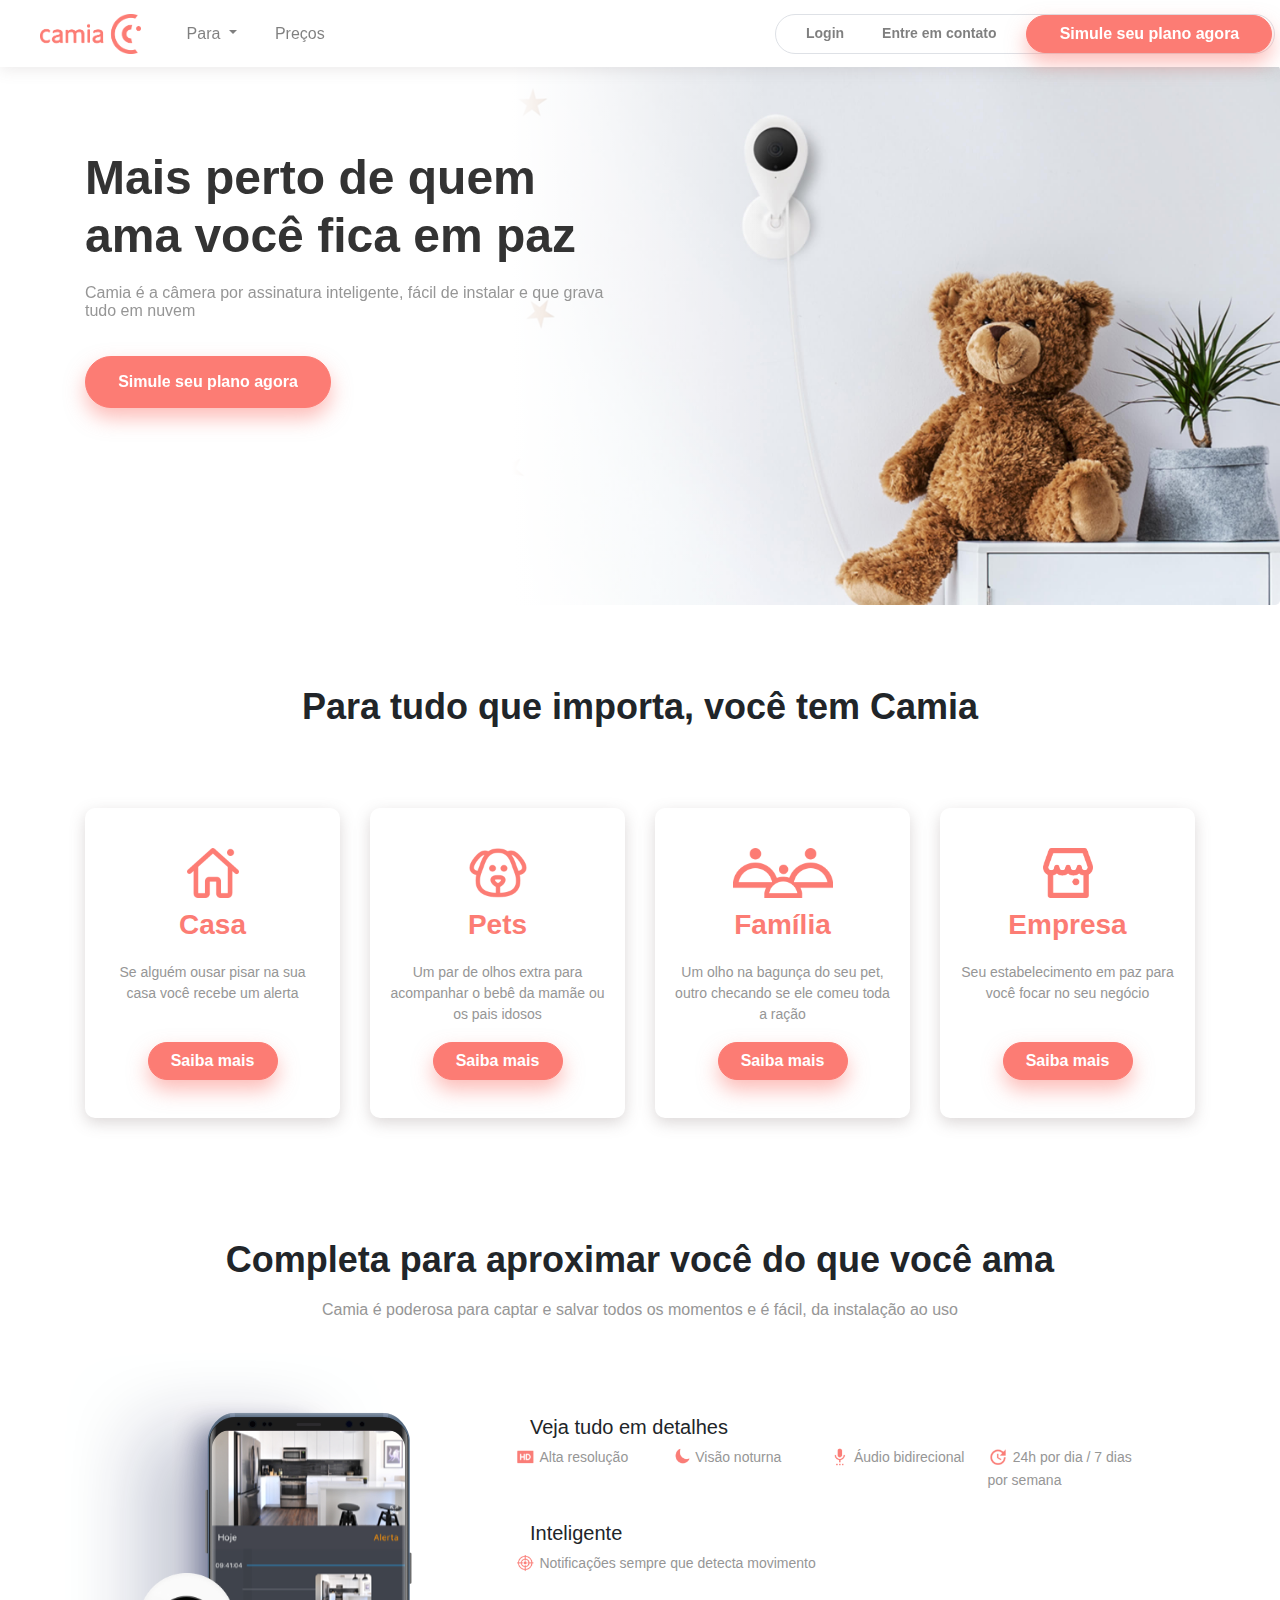
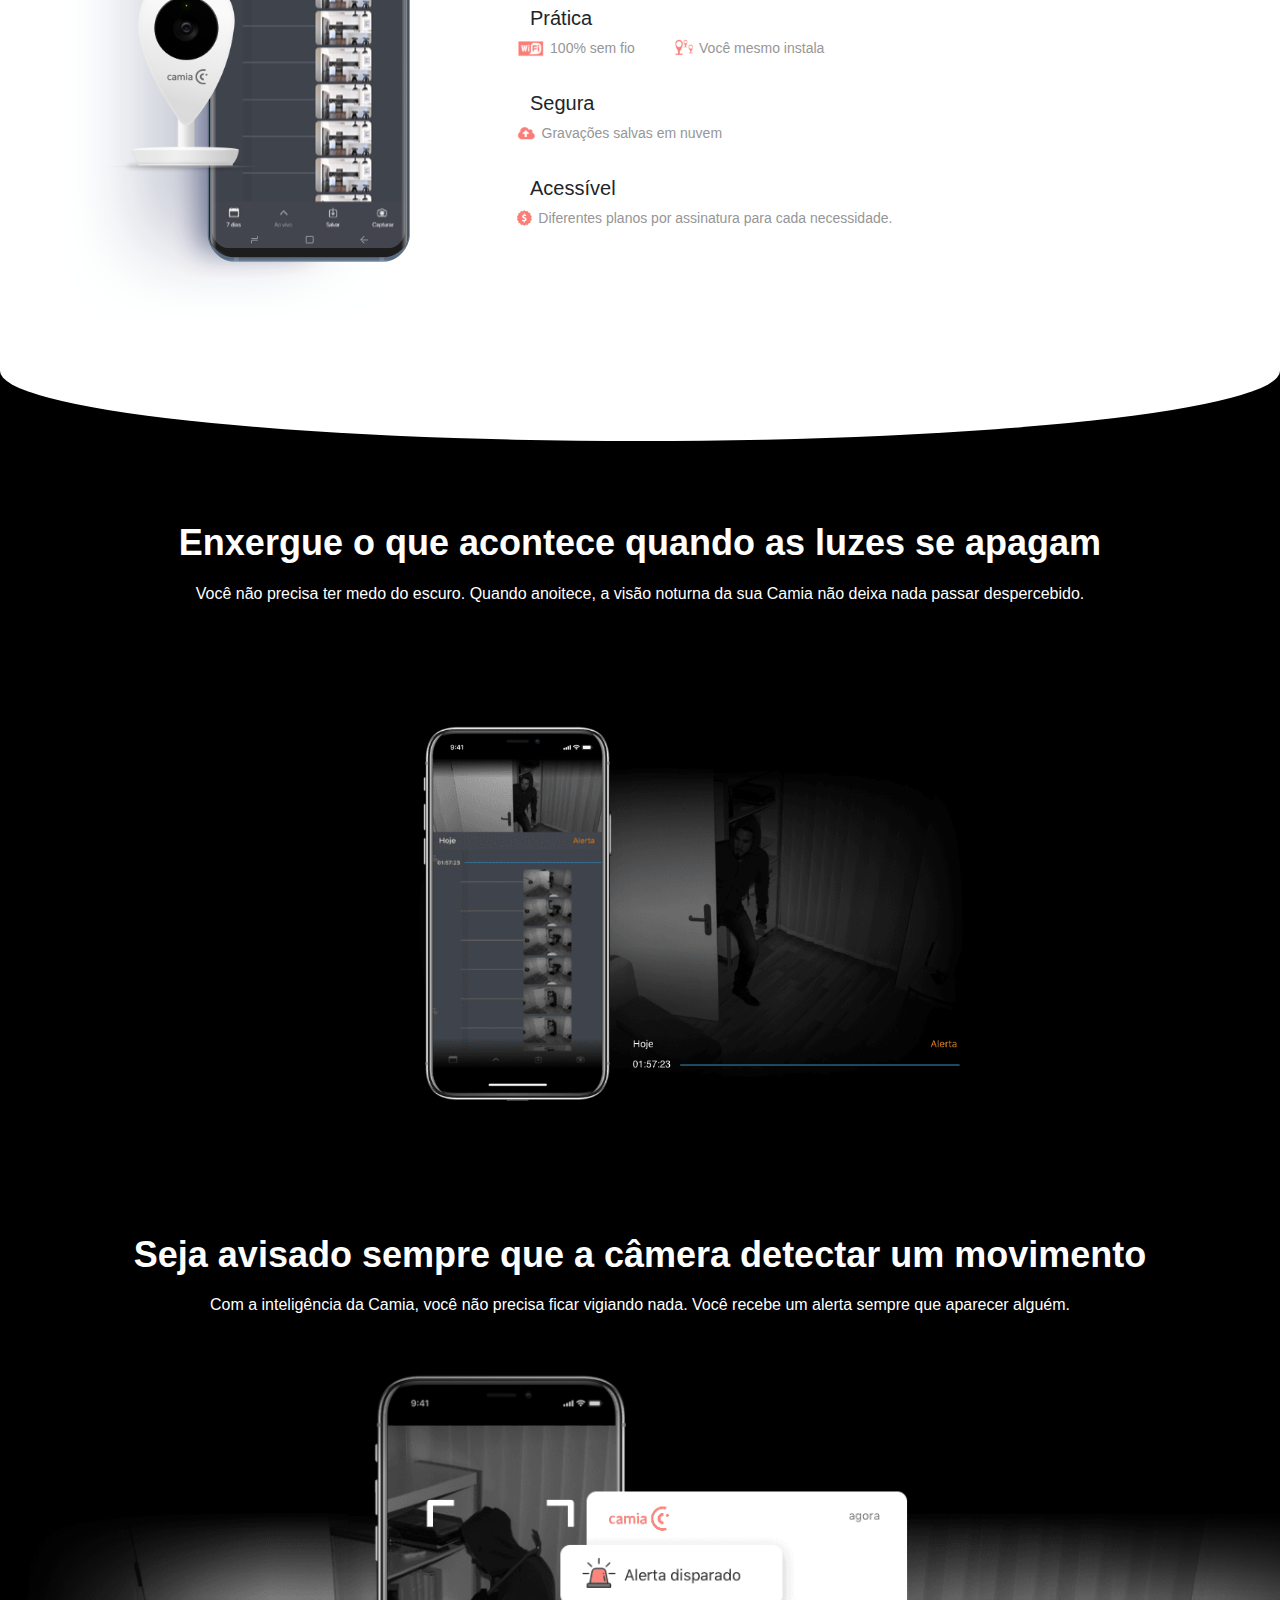
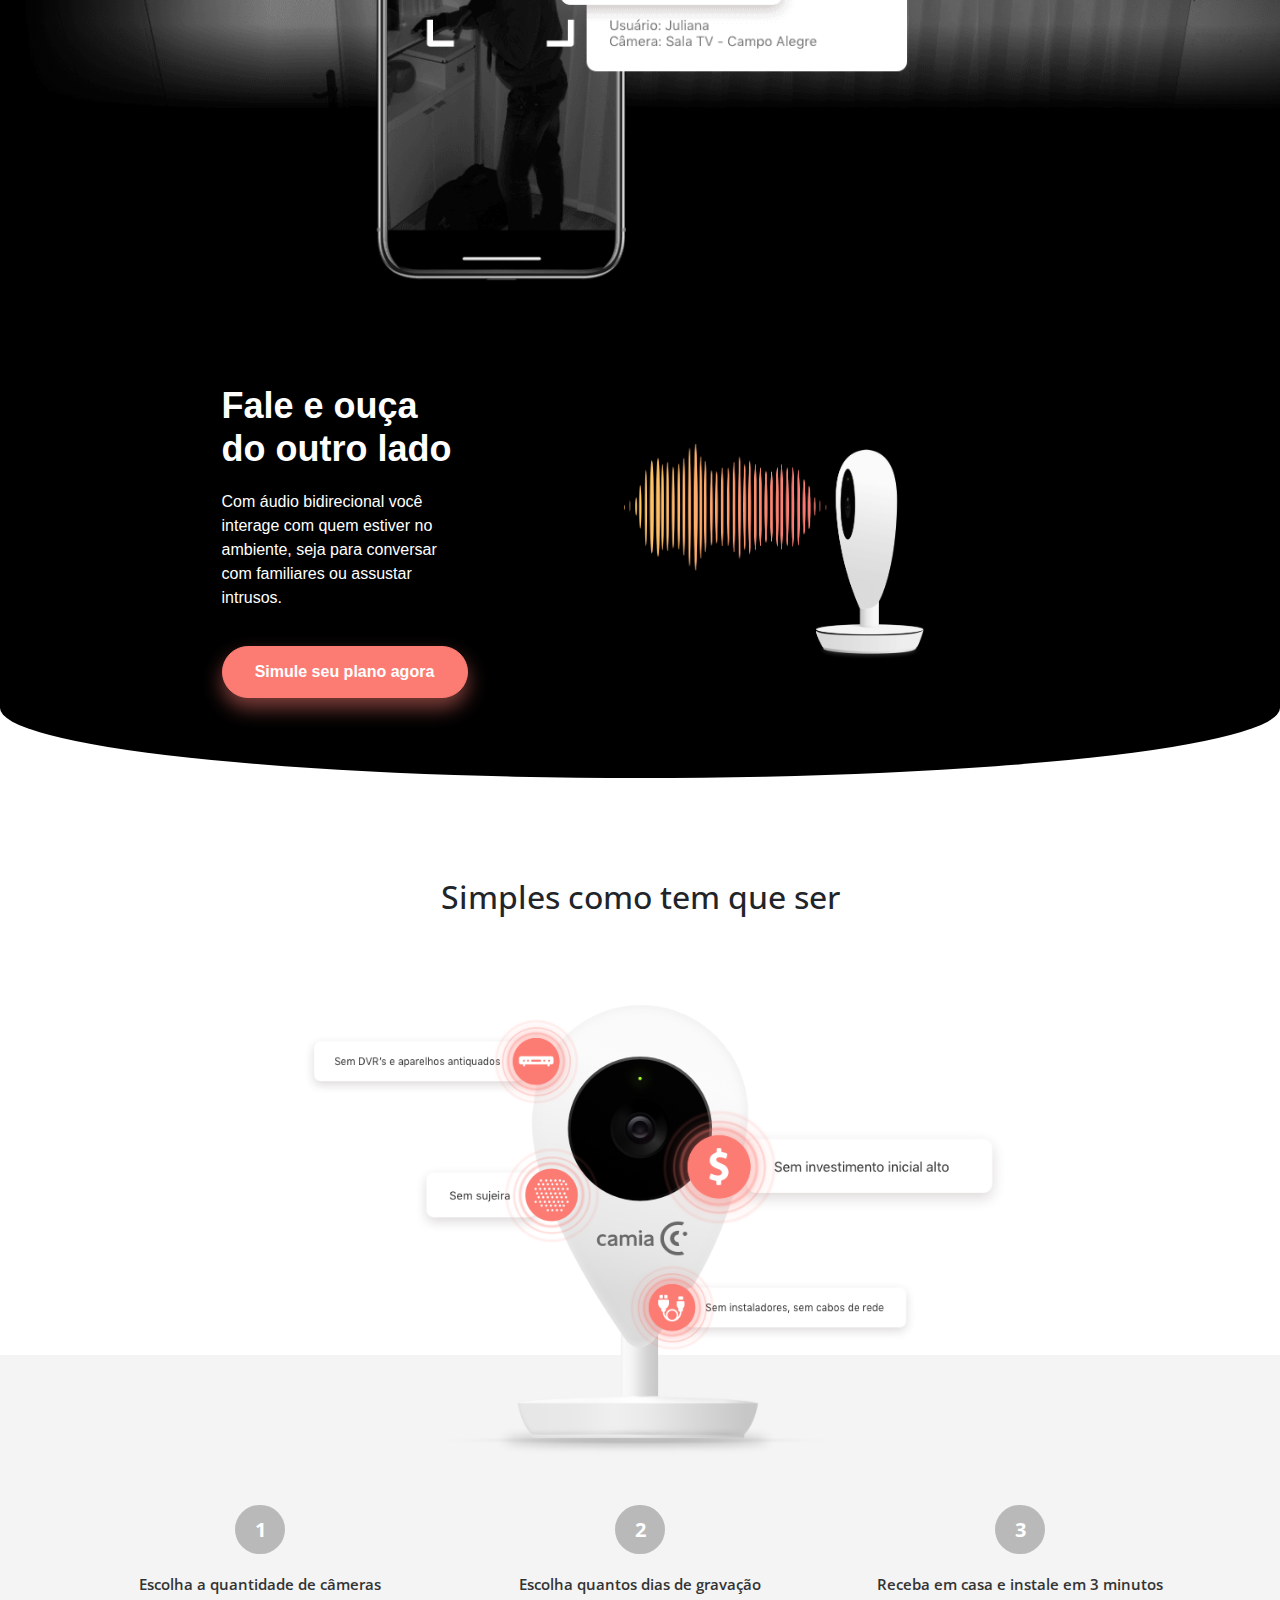
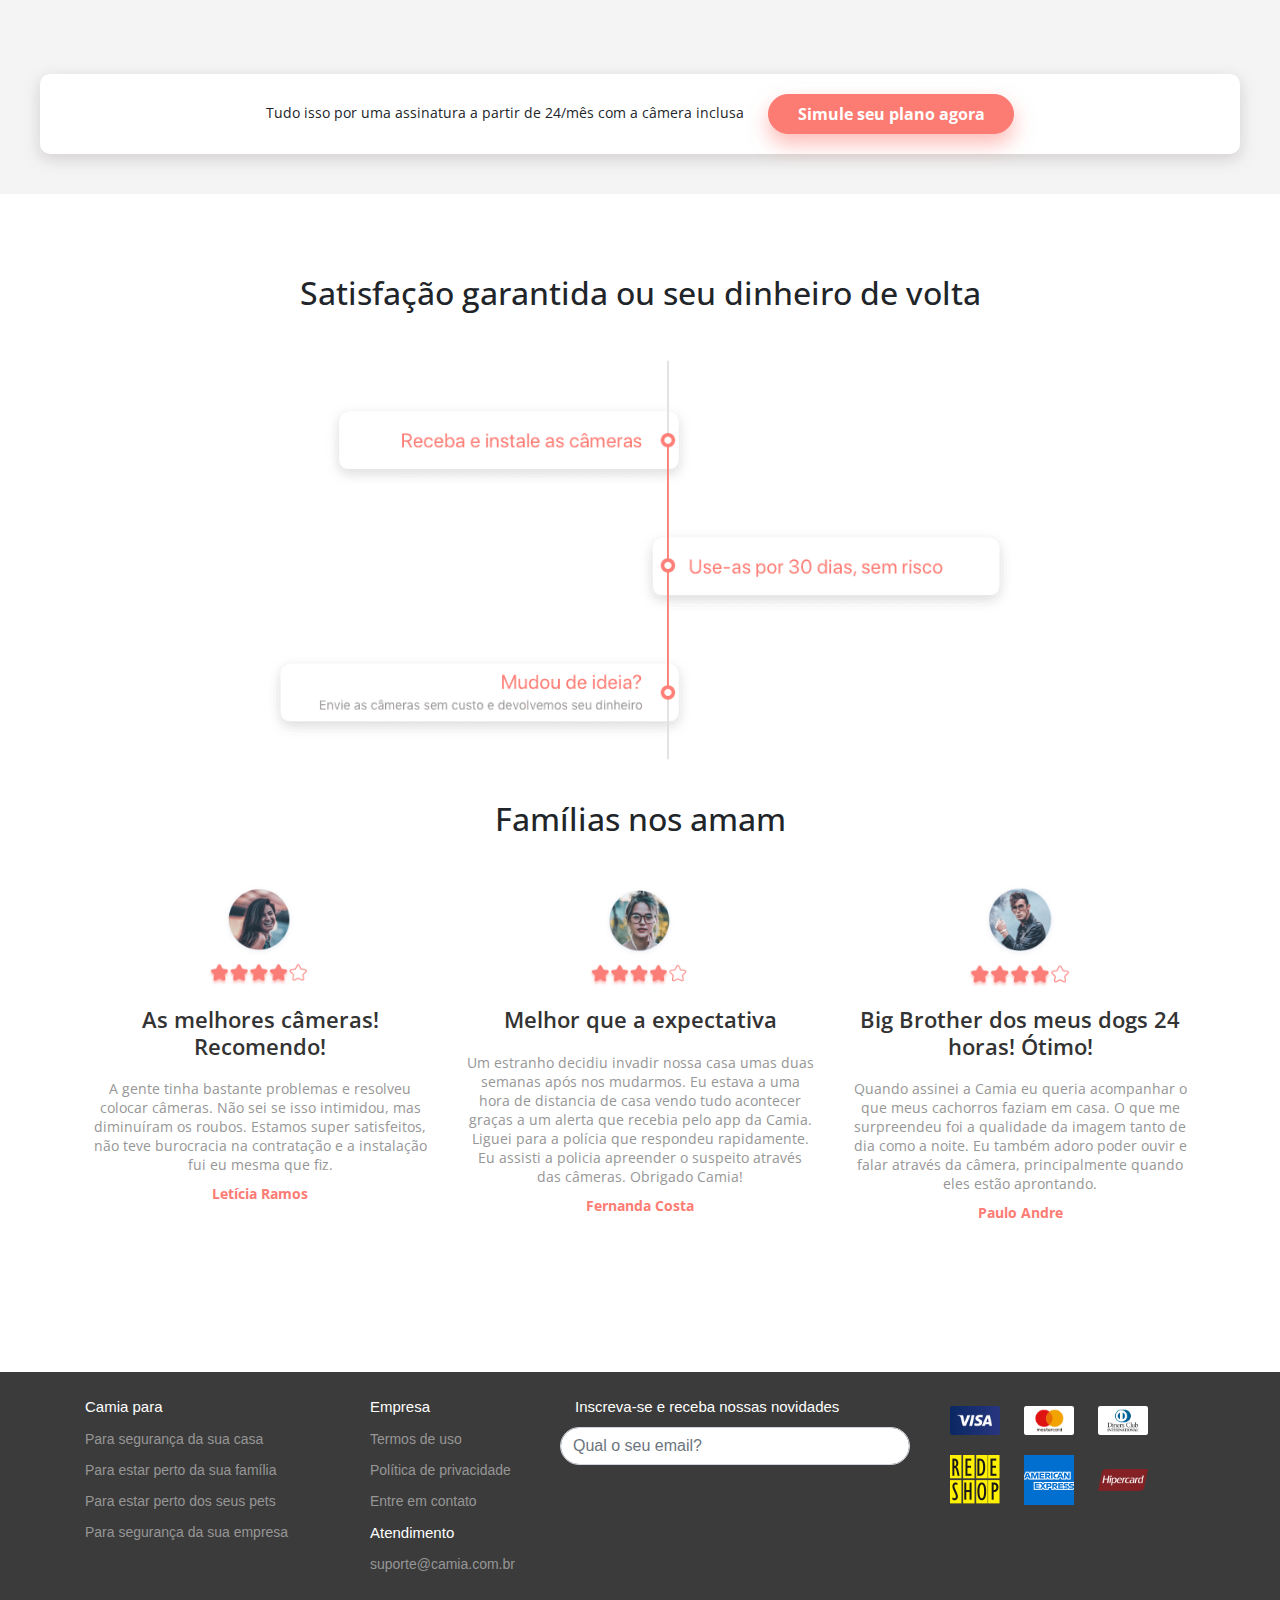
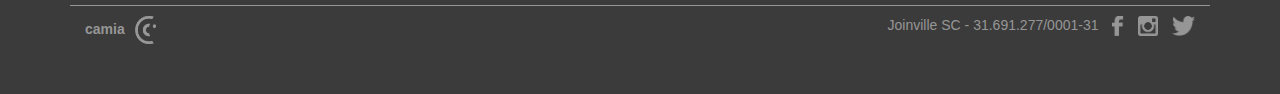
==== index.html @ 0c09ce4c "first commit" ====
<!DOCTYPE html>
<html>
   <head>
      <meta http-equiv="X-UA-Compatible" content="IE=edge">
      <meta name="viewport" content="width=device-width, initial-scale=1.0, maximum-scale=1.0">
      <meta name="description" content="Câmera de segurança para casa. Câmera para pet. Câmera para familia. Câmera para empresa. Camia é a câmera por assinatura inteligente, fácil de instalar e que grava tudo em nuvem">
      <meta name="keywords" content="camia, câmera de segurança para casa, câmera para pet, câmera para familia, câmera para empresa, câmera inteligente">
      <meta name="author" content="Camia">
      <meta name="language" content="pt_br">
      <meta name="author" content="Camia">
      <meta name="title" content="Camia | Proteja quem você ama a partir de R$ 24/mês">
      <meta property="og:type" content="website">
      <meta property="og:site_name" content="Camia">
      <meta property="og:locality" content="São Paulo, Rio de Janeiro, Joinville, Porto Alegre, Florianópolis, Campo Grande, Palmas, Manaus, Maceió, Natal, Curitiba, Salvador, Goiânia, Recife, Vitória">
      <meta property="og:country-name" content="Brazil">
      <meta property="og:region" content="Joinville">
      <link rel="canonical" href="http://camia.com.br/">
      <meta name="referrer" content="always">
      <meta charset="UTF-8">
      <link rel="icon" type="image/png" href="./assets/logo-icon.ico">
      <meta content="Camia | Proteja quem você ama a partir de R$ 24/mês" property="og:title">
      <meta content="Camia | Proteja quem você ama a partir de R$ 24/mês" property="og:description">
      <meta content="Camia | Proteja quem você ama a partir de R$ 24/mês" name="description">
      <meta content="website" property="og:type">
      <title>Camia | Proteja quem você ama a partir de R$ 24/mês</title>
      <link href="css/index.css" rel="stylesheet">
      <link href="https://fonts.googleapis.com/css?family=Open+Sans:400,600,600i,700,700i" rel="stylesheet">
      <link rel="stylesheet" href="https://maxcdn.bootstrapcdn.com/bootstrap/4.0.0/css/bootstrap.min.css" integrity="sha384-Gn5384xqQ1aoWXA+058RXPxPg6fy4IWvTNh0E263XmFcJlSAwiGgFAW/dAiS6JXm" crossorigin="anonymous">
      <link href="https://cdnjs.cloudflare.com/ajax/libs/toastr.js/latest/toastr.min.css" rel="stylesheet">
      <script async src="https://www.googletagmanager.com/gtag/js?id=UA-127787027-1"></script>
      <script>
        window.dataLayer = window.dataLayer || [];
        function gtag(){dataLayer.push(arguments);}
        gtag('js', new Date());

        gtag('config', 'UA-127787027-1');
      </script>
      <!-- start Mixpanel --><script type="text/javascript">(function(e,a){if(!a.__SV){var b=window;try{var c,l,i,j=b.location,g=j.hash;c=function(a,b){return(l=a.match(RegExp(b+"=([^&]*)")))?l[1]:null};g&&c(g,"state")&&(i=JSON.parse(decodeURIComponent(c(g,"state"))),"mpeditor"===i.action&&(b.sessionStorage.setItem("_mpcehash",g),history.replaceState(i.desiredHash||"",e.title,j.pathname+j.search)))}catch(m){}var k,h;window.mixpanel=a;a._i=[];a.init=function(b,c,f){function e(b,a){var c=a.split(".");2==c.length&&(b=b[c[0]],a=c[1]);b[a]=function(){b.push([a].concat(Array.prototype.slice.call(arguments,
        0)))}}var d=a;"undefined"!==typeof f?d=a[f]=[]:f="mixpanel";d.people=d.people||[];d.toString=function(b){var a="mixpanel";"mixpanel"!==f&&(a+="."+f);b||(a+=" (stub)");return a};d.people.toString=function(){return d.toString(1)+".people (stub)"};k="disable time_event track track_pageview track_links track_forms register register_once alias unregister identify name_tag set_config reset opt_in_tracking opt_out_tracking has_opted_in_tracking has_opted_out_tracking clear_opt_in_out_tracking people.set people.set_once people.unset people.increment people.append people.union people.track_charge people.clear_charges people.delete_user".split(" ");
        for(h=0;h<k.length;h++)e(d,k[h]);a._i.push([b,c,f])};a.__SV=1.2;b=e.createElement("script");b.type="text/javascript";b.async=!0;b.src="undefined"!==typeof MIXPANEL_CUSTOM_LIB_URL?MIXPANEL_CUSTOM_LIB_URL:"file:"===e.location.protocol&&"//cdn4.mxpnl.com/libs/mixpanel-2-latest.min.js".match(/^\/\//)?"https://cdn4.mxpnl.com/libs/mixpanel-2-latest.min.js":"//cdn4.mxpnl.com/libs/mixpanel-2-latest.min.js";c=e.getElementsByTagName("script")[0];c.parentNode.insertBefore(b,c)}})(document,window.mixpanel||[]);
        mixpanel.init("fc4cb7156283c86bf78f22a989685bd8");</script>
      <!-- end Mixpanel -->
   </head>
   <body class="camia-body" style="display: none;">
      <div class="loading-modal"></div>
      <div class="camia-general">
      <!-- Start Navegation bar -->
      <nav class="navbar navbar-expand-lg navbar-light fixed-top camia-nav">
        <a class="navbar-brand" href="#"><img src="./assets/logo.png"></a>
        <button class="navbar-toggler" type="button" data-toggle="collapse" data-target="#navbarSupportedContent" aria-controls="navbarCollapse" aria-expanded="false" aria-label="Toggle navigation">
                    <span class="navbar-toggler-icon"></span>
                </button>
        <div class="collapse navbar-collapse" id="navbarSupportedContent">
          <ul class="navbar-nav mr-auto">
            <li class="nav-item dropdown">
              <a class="nav-link dropdown-toggle" href="#" id="navbarDropdown" role="button" data-toggle="dropdown" aria-haspopup="true" aria-expanded="false">
                Para
              </a>
              <div class="dropdown-menu" aria-labelledby="navbarDropdown">
                <a class="dropdown-item camia-home" href="#" data-toggle="collapse" data-target=".navbar-collapse.show">Segurança da casa</a>
                <a class="dropdown-item camia-pets" href="#" data-toggle="collapse" data-target=".navbar-collapse.show">Monitoramento de pets</a>
                <a class="dropdown-item camia-family" href="#" data-toggle="collapse" data-target=".navbar-collapse.show">Famílias</a>
                <a class="dropdown-item camia-business" href="#" data-toggle="collapse" data-target=".navbar-collapse.show">Segurança da empresa</a>
              </div>
            </li>
            <li class="nav-item">
              <a class="nav-link price-link" href="#" data-toggle="collapse" data-target=".navbar-collapse.show">Preços</a>
            </li>
          </ul>
          <div class="camia-nabar-right">
            <ul class="navbar-nav mr-auto">
              <li class="nav-item">
                <a class="nav-link login" target="_blank" href="https://zaratine.camerite.com/login">Login</a>
              </li>
              <li class="nav-item">
                <a class="nav-link" href="#contactModal" data-toggle="modal" data-target="#contactModal">Entre em contato</a>
              </li>
            
              <li class="nav-item">
                <button data-toggle="collapse" data-target=".navbar-collapse.show" class="btn subscribe-nav-button price-link" type="submit">Simule seu plano agora</button>
              </li>
            </ul>
          </div>
        </div>
      </nav>
      <!-- End Navegation bar -->
      <!-- Start Contact Modal -->
      <div class="modal fade" id="contactModal" tabindex="-1" role="dialog" aria-labelledby="contactModalLabel" aria-hidden="true">
        <div class="modal-dialog" role="document">
          <div class="modal-content">
            <div class="modal-body">
              <div class="contact-body-content">
                <form id="contact-form">
                  <div class="form-group contact-form">
                    <label for="recipient-name" class="col-form-label">E-MAIL</label>
                    <input type="text" class="form-control camia-contact-email" placeholder="Digite o seu email aqui">
                  </div>
                  <div class="form-group contact-form">
                    <label for="message-text" class="col-form-label">MENSAGEM</label>
                    <textarea class="form-control camia-contact-msg" placeholder="Digite a sua mensagem aqui"></textarea>
                  </div>
                  <button type="button" class="btn contact-button" type="submit" >Enviar mensagem</button>
                </form>
              </div>
              <div class="contact-body-success">
                <img src="./assets/success-contact.png">
              </div>
            </div>
          </div>
        </div>
      </div>
      <!-- End Contact Modal -->
      <!-- Start Content Modal -->
      <div id="camia-main-content" style="display: none;"></div>
      <div id="camia-pricing-content" style="display: none;"></div>
      <div id="camia-congrats-content" style="display: none;"></div>
      <div id="camia-business-content" style="display: none;"></div>
      <div id="camia-pets-content" style="display: none;"></div>
      <div id="camia-home-content" style="display: none;"></div>
      <div id="camia-family-content" style="display: none;"></div>
      <!-- End Content Modal -->
      <!-- Termos uso -->
         <div class="modal fade bd-example-modal-lg terms-modal" id="indexUsageTerm" tabindex="-1" role="dialog" aria-labelledby="termsModalLabel" aria-hidden="true">
           <div class="modal-dialog modal-lg" role="document">
             <div class="modal-content">
               <div class="modal-header">
                 <h5 class="modal-title">Termos de uso</h5>
                 <button type="button" class="close" data-dismiss="modal" aria-label="Close">
                   <span aria-hidden="true">&times;</span>
                 </button>
               </div>
               <div class="modal-body">
                 <div class="usage-term-content">
                 </div>
               </div>
             </div>
           </div>
         </div>
      <!-- Termos Modal -->  
      <!-- Termos uso -->
         <div class="modal fade bd-example-modal-lg terms-modal" id="privacyPolice" tabindex="-1" role="dialog" aria-labelledby="termsModalLabel" aria-hidden="true">
           <div class="modal-dialog modal-lg" role="document">
             <div class="modal-content">
               <div class="modal-header">
                 <h5 class="modal-title">Política de Privacidade</h5>
                 <button type="button" class="close" data-dismiss="modal" aria-label="Close">
                   <span aria-hidden="true">&times;</span>
                 </button>
               </div>
               <div class="modal-body">
                 <div class="privacy-police">
                 </div>
               </div>
             </div>
           </div>
         </div>
      <!-- Termos Modal -->  
      <!-- Start Footer Modal -->
      <footer class="page-footer font-small blue pt-4 camia-footer">
        <div class="container text-center text-md-left">
          <div class="row camia-footer-general">
              <div class="col-3">
                <p class="camia-footer-title">Camia para</p>
                <div><a class="camia-home" href="#">Para segurança da sua casa</a></div>
                <div><a class="camia-family" href="#">Para estar perto da sua família</a></div>
                <div><a class="camia-pets" href="#">Para estar perto dos seus pets</a></div>
                <div><a class="camia-business" href="#">Para segurança da sua empresa</a></div>
              </div>
              <div class="col-2">
                <p class="camia-footer-title">Empresa</p>
                <div><a href="#indexUsageTerm" data-toggle="modal" data-target="#indexUsageTerm">Termos de uso</a></div>
                <div><a href="#privacyPolice" data-toggle="modal" data-target="#privacyPolice">Política de privacidade</a></div>
                <div><a href="#contactModal" data-toggle="modal" data-target="#contactModal">Entre em contato</a></div>
                <p class="camia-footer-title">Atendimento</p>
                <div><span>suporte@camia.com.br</span></div>
              </div>
              <div class="col-4">
                <label class="camia-footer-title">Inscreva-se e receba nossas novidades</label>
                <input type="text" class="form-control camia-contact-email" placeholder="Qual o seu email?">
              </div>
              <div class="col-3 camia-footer-card">
                <img src="./assets/footer-visa.png">
                <img src="./assets/footer-mastercard.png">
                <img src="./assets/footer-diners.png">
                <img src="./assets/footer-rede.png">
                <img src="./assets/footer-amex.png">
                <img src="./assets/footer-hipercard.png">
              </div>
          </div>
          <div class="camia-footer-links">
            <div class="row">
            <div class="col-6">
              <strong>camia</strong><img class="camia-footer-logo" src="./assets/logo-icon.png">
            </div>
            <div class="col-6 text-right">
              <span class="camia-info">Joinville SC - 31.691.277/0001-31</span>
              <img class="camia-footer-logo" src="./assets/fb.png">
              <img class="camia-footer-logo" src="./assets/ig.png">
              <img class="camia-footer-logo" src="./assets/tw.png">
            </div>
          </div>
          </div>
      </div>
      </footer>
      <!-- End Footer Modal -->
   </div>
   </body>
   <script src="https://ajax.googleapis.com/ajax/libs/jquery/1.11.0/jquery.min.js"></script>
   <script src="https://stackpath.bootstrapcdn.com/bootstrap/4.1.3/js/bootstrap.min.js"></script>
   <script src="https://cdnjs.cloudflare.com/ajax/libs/toastr.js/latest/toastr.min.js"></script>
   <script src="./js/index.js"></script>
   <script src="./js/contact.js"></script>
</html>
---- css/index.css ----
.terms-modal .modal-header .modal-title {
    color: black;
}
.terms-modal {
     font-size: 14px;
    font-weight: normal;
    line-height: normal;
    color: #969696;
}
.camia-nav .navbar-collapse.collapse.show {
    background-color: rgba(234, 234, 234, 1);
    text-align: center;
}
.camia-footer-card img {
    width: 50px;
    margin: 10px;
}
.camia-footer-links .text-right img {
    height: 20px;
    margin-right: 0px;
}
.camia-footer-logo {
    height: 28px;
    margin: 10px;
    -webkit-filter: grayscale(100%);
    filter: grayscale(100%);
}
.camia-footer-links {
    padding-bottom: 40px;
}
.camia-footer-general {
    padding-bottom: 20px;
    border-bottom: solid;
    border-width: thin;
}
.camia-footer .camia-footer-general label {
    margin-left: 15px;
}
.camia-footer .camia-footer-general input {
    border-radius: 20px;
}
.camia-footer .camia-footer-general a,
.camia-footer .camia-footer-general a:hover,
.camia-footer .camia-footer-general a:active {
    color: #969696;
}
.camia-footer .camia-footer-general .col-3 div,
.camia-footer .camia-footer-general .col-2 div,
.camia-footer .camia-footer-general p {
    margin-bottom: 10px;
}
.camia-footer .camia-footer-title {
    font-size: 15px;
    color: #ffffff;
}
.camia-footer {
     background-color: #3b3b3b;
  font-size: 14px;
  color: #969696;
  margin-top: 150px;
}
.form-group .form-control.camia-contact-msg {
    height: 200px;
}
.contact-body-success {
     display: none;
}
.contact-body-success img{
     height: 150px;
    margin: auto;
    display: -moz-box;
    display: -webkit-box;
    margin-top: 50px;
    margin-bottom: 50px;
}
.contact-form label {
     font-size: 13px;
     font-weight: bold;
     letter-spacing: 0.8px;
     color: #000000;
}
.btn.contact-button {
     width: 246px;
     height: 52px;
     border-radius: 26px;
     background-color: #fc7c74;
     box-shadow: 0 10px 20px 0 rgba(252, 124, 116, 0.5);
     font-size: 16px;
     font-weight: bold;
     color: #ffffff;
     border-color: #fc7c74;
     cursor: pointer;
     margin: auto;
     display: -moz-box;
    display: -webkit-box;
}
.form-control {
     border-radius: .5rem;
}
.camia-general {
    height: calc(100% - 500px);
}
.camia-general .dropdown-menu {
	padding: 10px;
}
.camia-general .dropdown-item {
     color: #969696;
     padding: 10px;
}
.camia-general .dropdown-menu a:active{
     color: #fc7c74;
     background-color: #f8f9fa;
}
.camia-nav {
	box-shadow: 0 2px 15px 0 rgba(117, 100, 100, 0.15);
	width: 100%;
    width: -moz-available;
    width: -webkit-fill-available;
    width: fill-available;
	height: 67px;
	padding: 0px!important;
	margin-bottom: 4px;
    background-color: white;
}
.camia-content {
    width: 100%;
    width: -moz-available;
    width: -webkit-fill-available;
    width: fill-available;
	height: -webkit-fill-available;
}
 .btn.subscribe-nav-button {
     width: 246px;
     height: 38px;
     border-radius: 26px;
     background-color: #fc7c74;
     box-shadow: 0 10px 20px 0 rgba(252, 124, 116, 0.5);
     font-size: 16px;
     font-weight: bold;
     color: #ffffff;
     border-color: #fc7c74;
     cursor: pointer;
}
.btn.subscribe-nav-button:active {
    background-color: #d7665f;
}
 .camia-nabar-right {
     width: 500px;
     height: 40px;
     border-radius: 26px;
     border: solid 1px #dee1e6;
     margin: 5px;
     font-size: 14px;
     font-weight: 600;
     text-align: center;
     color: #969696;
}
 .navbar-nav li{
     white-space: nowrap;
     padding-left: 22px;
}
 .navbar .navbar-nav .nav-item a:hover{
     color:#fc7c74;
}
 .navbar-brand img {
     height: 40px;
     margin-left: 40px;
}
@media only screen and (max-width: 1000px) {
    .camia-nabar-right {
         margin: auto;
        border: none;
        width: auto;
        margin-bottom: 10px;
    }
    .camia-nabar-right .nav-link {
        display:none;
    }
    .camia-footer .camia-footer-general {
        display:none;
    }
    .camia-info {
        display:none;   
    }
}
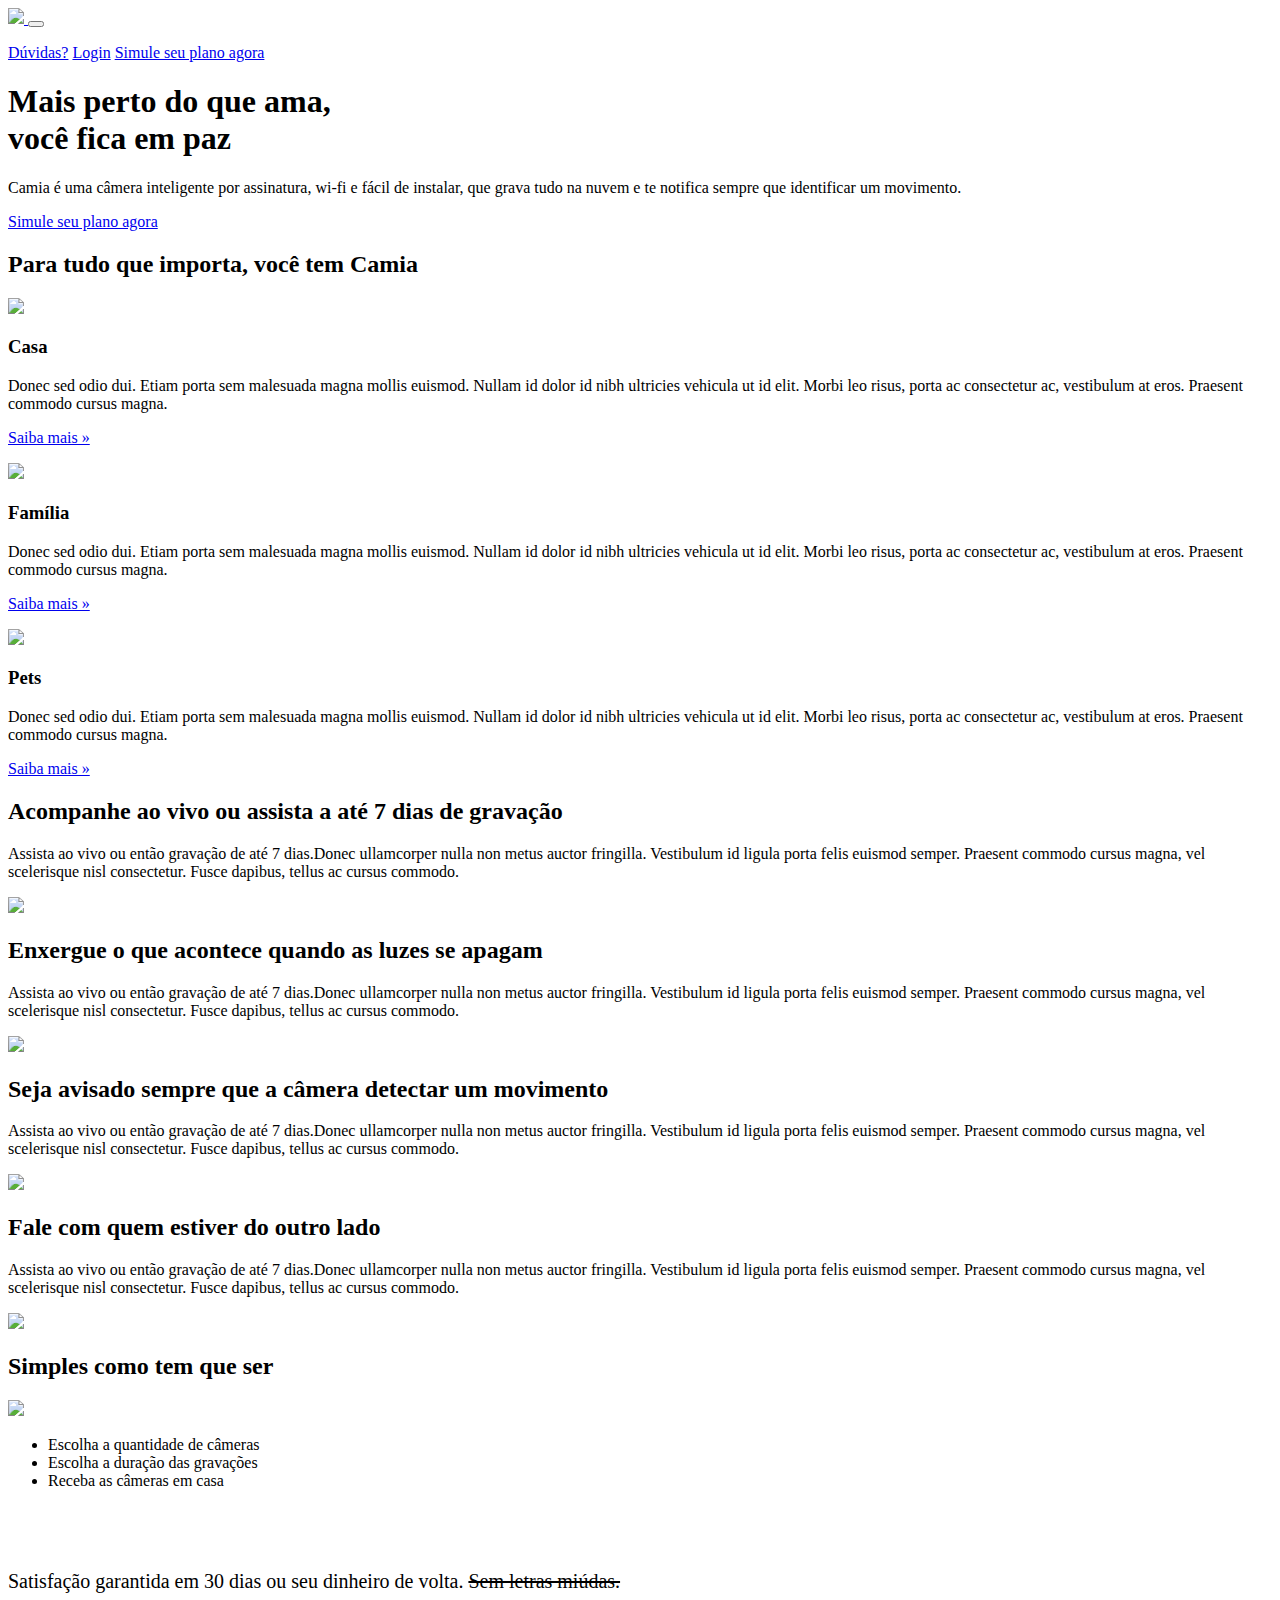
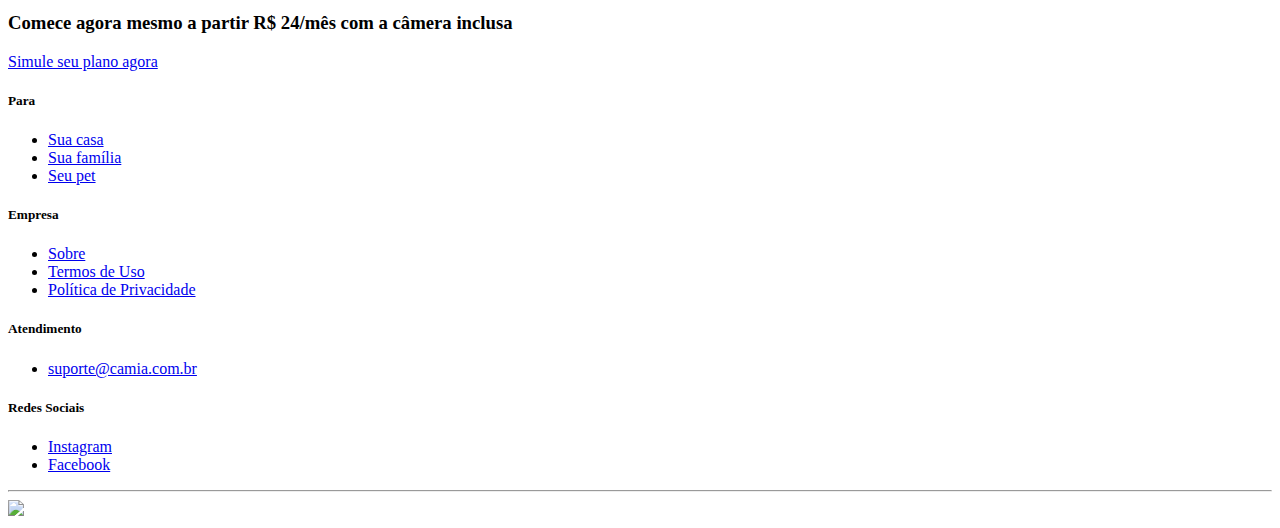
==== commit 73554d29: "Add files via upload" ====
--- a/index.html
+++ b/index.html
@@ -1,213 +1,347 @@
-<!DOCTYPE html>
-<html>
-   <head>
-      <meta http-equiv="X-UA-Compatible" content="IE=edge">
-      <meta name="viewport" content="width=device-width, initial-scale=1.0, maximum-scale=1.0">
-      <meta name="description" content="Câmera de segurança para casa. Câmera para pet. Câmera para familia. Câmera para empresa. Camia é a câmera por assinatura inteligente, fácil de instalar e que grava tudo em nuvem">
-      <meta name="keywords" content="camia, câmera de segurança para casa, câmera para pet, câmera para familia, câmera para empresa, câmera inteligente">
-      <meta name="author" content="Camia">
-      <meta name="language" content="pt_br">
-      <meta name="author" content="Camia">
-      <meta name="title" content="Camia | Proteja quem você ama a partir de R$ 24/mês">
-      <meta property="og:type" content="website">
-      <meta property="og:site_name" content="Camia">
-      <meta property="og:locality" content="São Paulo, Rio de Janeiro, Joinville, Porto Alegre, Florianópolis, Campo Grande, Palmas, Manaus, Maceió, Natal, Curitiba, Salvador, Goiânia, Recife, Vitória">
-      <meta property="og:country-name" content="Brazil">
-      <meta property="og:region" content="Joinville">
-      <link rel="canonical" href="http://camia.com.br/">
-      <meta name="referrer" content="always">
-      <meta charset="UTF-8">
-      <link rel="icon" type="image/png" href="./assets/logo-icon.ico">
-      <meta content="Camia | Proteja quem você ama a partir de R$ 24/mês" property="og:title">
-      <meta content="Camia | Proteja quem você ama a partir de R$ 24/mês" property="og:description">
-      <meta content="Camia | Proteja quem você ama a partir de R$ 24/mês" name="description">
-      <meta content="website" property="og:type">
-      <title>Camia | Proteja quem você ama a partir de R$ 24/mês</title>
-      <link href="css/index.css" rel="stylesheet">
-      <link href="https://fonts.googleapis.com/css?family=Open+Sans:400,600,600i,700,700i" rel="stylesheet">
-      <link rel="stylesheet" href="https://maxcdn.bootstrapcdn.com/bootstrap/4.0.0/css/bootstrap.min.css" integrity="sha384-Gn5384xqQ1aoWXA+058RXPxPg6fy4IWvTNh0E263XmFcJlSAwiGgFAW/dAiS6JXm" crossorigin="anonymous">
-      <link href="https://cdnjs.cloudflare.com/ajax/libs/toastr.js/latest/toastr.min.css" rel="stylesheet">
-      <script async src="https://www.googletagmanager.com/gtag/js?id=UA-127787027-1"></script>
-      <script>
-        window.dataLayer = window.dataLayer || [];
-        function gtag(){dataLayer.push(arguments);}
-        gtag('js', new Date());
-
-        gtag('config', 'UA-127787027-1');
-      </script>
-      <!-- start Mixpanel --><script type="text/javascript">(function(e,a){if(!a.__SV){var b=window;try{var c,l,i,j=b.location,g=j.hash;c=function(a,b){return(l=a.match(RegExp(b+"=([^&]*)")))?l[1]:null};g&&c(g,"state")&&(i=JSON.parse(decodeURIComponent(c(g,"state"))),"mpeditor"===i.action&&(b.sessionStorage.setItem("_mpcehash",g),history.replaceState(i.desiredHash||"",e.title,j.pathname+j.search)))}catch(m){}var k,h;window.mixpanel=a;a._i=[];a.init=function(b,c,f){function e(b,a){var c=a.split(".");2==c.length&&(b=b[c[0]],a=c[1]);b[a]=function(){b.push([a].concat(Array.prototype.slice.call(arguments,
-        0)))}}var d=a;"undefined"!==typeof f?d=a[f]=[]:f="mixpanel";d.people=d.people||[];d.toString=function(b){var a="mixpanel";"mixpanel"!==f&&(a+="."+f);b||(a+=" (stub)");return a};d.people.toString=function(){return d.toString(1)+".people (stub)"};k="disable time_event track track_pageview track_links track_forms register register_once alias unregister identify name_tag set_config reset opt_in_tracking opt_out_tracking has_opted_in_tracking has_opted_out_tracking clear_opt_in_out_tracking people.set people.set_once people.unset people.increment people.append people.union people.track_charge people.clear_charges people.delete_user".split(" ");
-        for(h=0;h<k.length;h++)e(d,k[h]);a._i.push([b,c,f])};a.__SV=1.2;b=e.createElement("script");b.type="text/javascript";b.async=!0;b.src="undefined"!==typeof MIXPANEL_CUSTOM_LIB_URL?MIXPANEL_CUSTOM_LIB_URL:"file:"===e.location.protocol&&"//cdn4.mxpnl.com/libs/mixpanel-2-latest.min.js".match(/^\/\//)?"https://cdn4.mxpnl.com/libs/mixpanel-2-latest.min.js":"//cdn4.mxpnl.com/libs/mixpanel-2-latest.min.js";c=e.getElementsByTagName("script")[0];c.parentNode.insertBefore(b,c)}})(document,window.mixpanel||[]);
-        mixpanel.init("fc4cb7156283c86bf78f22a989685bd8");</script>
-      <!-- end Mixpanel -->
-   </head>
-   <body class="camia-body" style="display: none;">
-      <div class="loading-modal"></div>
-      <div class="camia-general">
-      <!-- Start Navegation bar -->
-      <nav class="navbar navbar-expand-lg navbar-light fixed-top camia-nav">
-        <a class="navbar-brand" href="#"><img src="./assets/logo.png"></a>
-        <button class="navbar-toggler" type="button" data-toggle="collapse" data-target="#navbarSupportedContent" aria-controls="navbarCollapse" aria-expanded="false" aria-label="Toggle navigation">
+<!doctype html>
+<html lang="en">
+
+<head>
+    <meta charset="utf-8">
+    <meta name="viewport" content="width=device-width, initial-scale=1, shrink-to-fit=no">
+    <meta name="description" content="">
+    <meta name="author" content="">
+    <!--link rel="icon" href="../../../../favicon.ico"-->
+
+    <title>Camia</title>
+
+    <!-- Bootstrap core CSS -->
+    <link rel="stylesheet" href="css/bootstrap.min.css">
+    <!--link rel="stylesheet" href="https://stackpath.bootstrapcdn.com/bootstrap/4.1.3/css/bootstrap.min.css" integrity="sha384-MCw98/SFnGE8fJT3GXwEOngsV7Zt27NXFoaoApmYm81iuXoPkFOJwJ8ERdknLPMO" crossorigin="anonymous"-->
+
+    <!-- Custom styles for this template -->
+    <link href="css/carousel.css" rel="stylesheet">
+
+</head>
+
+<body>
+
+    <header>
+        <nav class="navbar navbar-expand-md navbar-light fixed-top bg-camia">
+            <div class="container">
+                <a href="#">
+                    <img src="img/logo-topo.png" class="logo">
+                </a>
+                <button class="navbar-toggler" type="button" data-toggle="collapse" data-target="#navbarCollapse" aria-controls="navbarCollapse" aria-expanded="false" aria-label="Toggle navigation">
                     <span class="navbar-toggler-icon"></span>
                 </button>
-        <div class="collapse navbar-collapse" id="navbarSupportedContent">
-          <ul class="navbar-nav mr-auto">
-            <li class="nav-item dropdown">
-              <a class="nav-link dropdown-toggle" href="#" id="navbarDropdown" role="button" data-toggle="dropdown" aria-haspopup="true" aria-expanded="false">
-                Para
-              </a>
-              <div class="dropdown-menu" aria-labelledby="navbarDropdown">
-                <a class="dropdown-item camia-home" href="#" data-toggle="collapse" data-target=".navbar-collapse.show">Segurança da casa</a>
-                <a class="dropdown-item camia-pets" href="#" data-toggle="collapse" data-target=".navbar-collapse.show">Monitoramento de pets</a>
-                <a class="dropdown-item camia-family" href="#" data-toggle="collapse" data-target=".navbar-collapse.show">Famílias</a>
-                <a class="dropdown-item camia-business" href="#" data-toggle="collapse" data-target=".navbar-collapse.show">Segurança da empresa</a>
+                <div class="collapse navbar-collapse" id="navbarCollapse">
+
+                    <ul class="navbar-nav mr-auto">
+                      <!--li class="nav-item dropdown">
+                        <a class="nav-link dropdown-toggle" href="#" id="navbarDropdown" role="button" data-toggle="dropdown" aria-haspopup="true" aria-expanded="false">
+                          Para
+                        </a>
+                        <div class="dropdown-menu" aria-labelledby="navbarDropdown">
+                          <a class="dropdown-item" href="#">Sua Casa</a>
+                          <a class="dropdown-item" href="#">Seu Família</a>
+                          <a class="dropdown-item" href="#">Sua Pet</a>
+                        </div>
+                      </li-->
+                    </ul>
+
+                    <form class="form-inline mt-2 mt-md-0">
+                        <a class="btn btn-outline-secondary" role="button" href="#">Dúvidas?</a>
+                        <a class="btn btn-outline-secondary" role="button" href="#">Login</a>
+                        <a class="btn btn-primary" role="button" href="#">Simule seu plano agora</a>
+                    </form>
+                </div>
+            </div>
+        </nav>
+    </header>
+
+    <main role="main">
+
+        <!-- Main jumbotron for a primary marketing message or call to action -->
+        <div class="jumbotron">
+            <div class="container">
+                <div class="row">
+                    <div class="col-lg-7">
+                        <h1 class="display-3">Mais perto do que ama,<br/>você fica em paz</h1>
+                        <!--h1 class="display-3">Camia te aproxima do que você ama,<br/>para você ficar tranquilo.</h1-->
+                        <p>Camia é uma câmera inteligente por assinatura, wi-fi e fácil de instalar, que grava tudo na nuvem e te notifica sempre que identificar um movimento.</p>
+                        <p><a class="btn btn-primary btn-lg" href="#" role="button">Simule seu plano agora</a></p>
+                    </div>
+                </div>
+            </div>
+        </div>
+
+
+        <!-- Marketing messaging and featurettes
+      ================================================== -->
+        <!-- Wrap the rest of the page in another container to center all the content. -->
+
+
+         <div class="container marketing">
+            <div class="row">
+                <div class="col center">
+                    <h2 class="text-center first-header">Para tudo que importa, você tem Camia</h2>
+                </div>
+            </div>
+            <div class="row use-cases">
+                <div class="col-lg-4">
+                    <div class="use-case">
+                        <img src="img/icon-home.svg">
+                        <h3>Casa</h3>
+                        <p>Donec sed odio dui. Etiam porta sem malesuada magna mollis euismod. Nullam id dolor id nibh ultricies vehicula ut id elit. Morbi leo risus, porta ac consectetur ac, vestibulum at eros. Praesent commodo cursus magna.</p>
+                        <p><a class="btn btn-outline-secondary" href="#" role="button">Saiba mais &raquo;</a></p>
+                    </div>
+                </div>
+                <!-- /.col-lg-3 -->
+                <div class="col-lg-4">
+                    <div class="use-case">
+                        <img src="img/icon-family.svg">
+                        <h3>Família</h3>
+                        <p>Donec sed odio dui. Etiam porta sem malesuada magna mollis euismod. Nullam id dolor id nibh ultricies vehicula ut id elit. Morbi leo risus, porta ac consectetur ac, vestibulum at eros. Praesent commodo cursus magna.</p>
+                        <p><a class="btn btn-outline-secondary" href="#" role="button">Saiba mais &raquo;</a></p>
+                    </div>
+                </div>
+                <!-- /.col-lg-3 -->
+                <div class="col-lg-4">
+                    <div class="use-case">
+                        <img src="img/icon-pets.svg">
+                        <h3>Pets</h3>
+                        <p>Donec sed odio dui. Etiam porta sem malesuada magna mollis euismod. Nullam id dolor id nibh ultricies vehicula ut id elit. Morbi leo risus, porta ac consectetur ac, vestibulum at eros. Praesent commodo cursus magna.</p>
+                        <p><a class="btn btn-outline-secondary" href="#" role="button">Saiba mais &raquo;</a></p>
+                    </div>
+                </div>
+            </div>
+        </div>
+       
+
+
+        <div class="container marketing featurette">
+            <div class="row">
+                <div class="col center">
+                    <h2 class="text-center">Acompanhe ao vivo ou assista a até 7 dias de gravação</h2>
+                      <p class="subtitle">Assista ao vivo ou então gravação de até 7 dias.Donec ullamcorper nulla non metus auctor fringilla. Vestibulum id ligula porta felis euismod semper. Praesent commodo cursus magna, vel scelerisque nisl consectetur. Fusce dapibus, tellus ac cursus commodo.</p>
+                      <img src="img/device-familia-min.png" srcset="img/device-familia@2x-min.png 2x" class="device">
+                      
+                </div>
+
+            </div>
+        </div> 
+        
+
+        <div class="featurette-dark"> 
+            <div class="container marketing featurette">
+                <div class="row">
+                    <div class="col center">
+                        <h2 class="text-center">Enxergue o que acontece quando as luzes se apagam</h2>
+                          <p class="subtitle">Assista ao vivo ou então gravação de até 7 dias.Donec ullamcorper nulla non metus auctor fringilla. Vestibulum id ligula porta felis euismod semper. Praesent commodo cursus magna, vel scelerisque nisl consectetur. Fusce dapibus, tellus ac cursus commodo.</p>
+                          <img src="img/ladrao-noite.png">
+                    </div>
+                </div>
+            </div>
+        </div>
+
+        <div class="container marketing featurette">
+            <div class="row">
+                <div class="col center">
+                    <h2 class="text-center">Seja avisado sempre que a câmera detectar um movimento</h2>
+                      <p class="subtitle">Assista ao vivo ou então gravação de até 7 dias.Donec ullamcorper nulla non metus auctor fringilla. Vestibulum id ligula porta felis euismod semper. Praesent commodo cursus magna, vel scelerisque nisl consectetur. Fusce dapibus, tellus ac cursus commodo.</p>
+                      <img src="img/ladrao_notify.png">
+                </div>
+            </div>
+        </div>
+        
+        <!--hr class="container"-->
+
+        <div class="container marketing featurette sound">
+        
+            <div class="row">
+                <div class="col center">
+                    <h2 class="text-center">Fale com quem estiver do outro lado</h2>
+                      <p class="subtitle">Assista ao vivo ou então gravação de até 7 dias.Donec ullamcorper nulla non metus auctor fringilla. Vestibulum id ligula porta felis euismod semper. Praesent commodo cursus magna, vel scelerisque nisl consectetur. Fusce dapibus, tellus ac cursus commodo.</p>
+                      <img src="img/sound.png" srcset="img/sound@2x.png 2x, img/sound@3x.png 3x" class="device">
+                </div>
+            </div>
+        </div>
+
+        <div class="marketing featurette simple">
+            <div class="row">
+                <div class="col center">
+                    <h2 class="text-center">Simples como tem que ser</h2>
+                      <!--p class="text-center">Assista ao vivo ou então gravação de até 7 dias.Donec ullamcorper nulla non metus auctor fringilla. Vestibulum id ligula porta felis euismod semper. Praesent commodo cursus magna, vel scelerisque nisl consectetur. Fusce dapibus, tellus ac cursus commodo.</p-->
+                      <img src="img/simples_2.png" class="simples">          
+                </div>
+            </div>
+        
+            <div class="container">
+                <div class="row steps">
+                    <div class="col">
+                        <ul class="progressbar">
+                            <li>Escolha a quantidade de câmeras</li>
+                            <li>Escolha a duração das gravações</li>
+                            <li>Receba as câmeras em casa</li>
+                      </ul>
+                    </div>
+                </div>
+            </div>
+            <div style="font-size: 15pt; margin-top: 80px; color: black;">Satisfação garantida em 30 dias ou seu dinheiro de volta. <span style="text-decoration: line-through;">Sem letras miúdas.</span></div>
+        </div>
+
+         <div class="row cta cta-red">
+            <div class="col">
+                <h3>Comece agora mesmo a partir R$ 24/mês com a câmera inclusa</h3>                
+                <a class="btn btn-primary-2 btn-lg" role="button" href="#">Simule seu plano agora</a>
+            </div>
+        </div>
+
+        <!--div class="steps-container">
+            <div class="container marketing">
+                <div class="row steps">
+                    <div class="col-lg-3 step">
+                        <h4>Passo 1</h4>
+                        <p>Escolha a quantidade de câmeras</p>
+                    </div>
+                    <div class="col-lg-3 step">
+                        <h4>Passo 2</h4>
+                        <p>Escolha quantos dias de gravação</p>
+                    </div>
+                    <div class="col-lg-3 step">
+                        <h4>Passo 3</h4>
+                        <p>Receba as câmeras em casa e instale você mesmo</p>
+                    </div>
+                    <div class="col-lg-3 step">
+                        <p>Tudo isso a partir de R$ 24/mês com a câmera inclusa</p>
+                        <a class="btn btn-primary" role="button" href="#">Simule seu plano agora</a>
+                    </div>
+                </div>
+                <!--div class="row cta">
+                    <div class="col">
+                        <h3>Tudo isso a partir de R$ 24/mês com a câmera inclusa</h3>
+                        <a class="btn btn-primary" role="button" href="#">Simule seu plano agora</a>
+                    </div>
+                    </div>
+                </div-->
+            <!--/div>
+        </div--> 
+
+
+
+        <!--div class="container marketing">
+
+            <div id="accordion">
+              <div class="card">
+                <div class="card-header" id="headingOne">
+                  <h5 class="mb-0">
+                    <button class="btn btn-link" data-toggle="collapse" data-target="#collapseOne" aria-expanded="true" aria-controls="collapseOne">
+                      Collapsible Group Item #1
+                    </button>
+                  </h5>
+                </div>
+
+                <div id="collapseOne" class="collapse show" aria-labelledby="headingOne">
+                  <div class="card-body">
+                    Anim pariatur cliche reprehenderit, enim eiusmod high life accusamus terry richardson ad squid. 3 wolf moon officia aute, non cupidatat skateboard dolor brunch. Food truck quinoa nesciunt laborum eiusmod. Brunch 3 wolf moon tempor, sunt aliqua put a bird on it squid single-origin coffee nulla assumenda shoreditch et. Nihil anim keffiyeh helvetica, craft beer labore wes anderson cred nesciunt sapiente ea proident. Ad vegan excepteur butcher vice lomo. Leggings occaecat craft beer farm-to-table, raw denim aesthetic synth nesciunt you probably haven't heard of them accusamus labore sustainable VHS.
+                  </div>
+                </div>
               </div>
-            </li>
-            <li class="nav-item">
-              <a class="nav-link price-link" href="#" data-toggle="collapse" data-target=".navbar-collapse.show">Preços</a>
-            </li>
-          </ul>
-          <div class="camia-nabar-right">
-            <ul class="navbar-nav mr-auto">
-              <li class="nav-item">
-                <a class="nav-link login" target="_blank" href="https://zaratine.camerite.com/login">Login</a>
-              </li>
-              <li class="nav-item">
-                <a class="nav-link" href="#contactModal" data-toggle="modal" data-target="#contactModal">Entre em contato</a>
-              </li>
-            
-              <li class="nav-item">
-                <button data-toggle="collapse" data-target=".navbar-collapse.show" class="btn subscribe-nav-button price-link" type="submit">Simule seu plano agora</button>
-              </li>
-            </ul>
-          </div>
-        </div>
-      </nav>
-      <!-- End Navegation bar -->
-      <!-- Start Contact Modal -->
-      <div class="modal fade" id="contactModal" tabindex="-1" role="dialog" aria-labelledby="contactModalLabel" aria-hidden="true">
-        <div class="modal-dialog" role="document">
-          <div class="modal-content">
-            <div class="modal-body">
-              <div class="contact-body-content">
-                <form id="contact-form">
-                  <div class="form-group contact-form">
-                    <label for="recipient-name" class="col-form-label">E-MAIL</label>
-                    <input type="text" class="form-control camia-contact-email" placeholder="Digite o seu email aqui">
+              <div class="card">
+                <div class="card-header" id="headingTwo">
+                  <h5 class="mb-0">
+                    <button class="btn btn-link collapsed" data-toggle="collapse" data-target="#collapseTwo" aria-expanded="false" aria-controls="collapseTwo">
+                      Collapsible Group Item #2
+                    </button>
+                  </h5>
+                </div>
+                <div id="collapseTwo" class="collapse" aria-labelledby="headingTwo">
+                  <div class="card-body">
+                    Anim pariatur cliche reprehenderit, enim eiusmod high life accusamus terry richardson ad squid. 3 wolf moon officia aute, non cupidatat skateboard dolor brunch. Food truck quinoa nesciunt laborum eiusmod. Brunch 3 wolf moon tempor, sunt aliqua put a bird on it squid single-origin coffee nulla assumenda shoreditch et. Nihil anim keffiyeh helvetica, craft beer labore wes anderson cred nesciunt sapiente ea proident. Ad vegan excepteur butcher vice lomo. Leggings occaecat craft beer farm-to-table, raw denim aesthetic synth nesciunt you probably haven't heard of them accusamus labore sustainable VHS.
                   </div>
-                  <div class="form-group contact-form">
-                    <label for="message-text" class="col-form-label">MENSAGEM</label>
-                    <textarea class="form-control camia-contact-msg" placeholder="Digite a sua mensagem aqui"></textarea>
+                </div>
+              </div>
+              <div class="card">
+                <div class="card-header" id="headingThree">
+                  <h5 class="mb-0">
+                    <button class="btn btn-link collapsed" data-toggle="collapse" data-target="#collapseThree" aria-expanded="false" aria-controls="collapseThree">
+                      Collapsible Group Item #3
+                    </button>
+                  </h5>
+                </div>
+                <div id="collapseThree" class="collapse" aria-labelledby="headingThree">
+                  <div class="card-body">
+                    Anim pariatur cliche reprehenderit, enim eiusmod high life accusamus terry richardson ad squid. 3 wolf moon officia aute, non cupidatat skateboard dolor brunch. Food truck quinoa nesciunt laborum eiusmod. Brunch 3 wolf moon tempor, sunt aliqua put a bird on it squid single-origin coffee nulla assumenda shoreditch et. Nihil anim keffiyeh helvetica, craft beer labore wes anderson cred nesciunt sapiente ea proident. Ad vegan excepteur butcher vice lomo. Leggings occaecat craft beer farm-to-table, raw denim aesthetic synth nesciunt you probably haven't heard of them accusamus labore sustainable VHS.
                   </div>
-                  <button type="button" class="btn contact-button" type="submit" >Enviar mensagem</button>
-                </form>
+                </div>
               </div>
-              <div class="contact-body-success">
-                <img src="./assets/success-contact.png">
-              </div>
-            </div>
-          </div>
-        </div>
-      </div>
-      <!-- End Contact Modal -->
-      <!-- Start Content Modal -->
-      <div id="camia-main-content" style="display: none;"></div>
-      <div id="camia-pricing-content" style="display: none;"></div>
-      <div id="camia-congrats-content" style="display: none;"></div>
-      <div id="camia-business-content" style="display: none;"></div>
-      <div id="camia-pets-content" style="display: none;"></div>
-      <div id="camia-home-content" style="display: none;"></div>
-      <div id="camia-family-content" style="display: none;"></div>
-      <!-- End Content Modal -->
-      <!-- Termos uso -->
-         <div class="modal fade bd-example-modal-lg terms-modal" id="indexUsageTerm" tabindex="-1" role="dialog" aria-labelledby="termsModalLabel" aria-hidden="true">
-           <div class="modal-dialog modal-lg" role="document">
-             <div class="modal-content">
-               <div class="modal-header">
-                 <h5 class="modal-title">Termos de uso</h5>
-                 <button type="button" class="close" data-dismiss="modal" aria-label="Close">
-                   <span aria-hidden="true">&times;</span>
-                 </button>
-               </div>
-               <div class="modal-body">
-                 <div class="usage-term-content">
-                 </div>
-               </div>
-             </div>
-           </div>
-         </div>
-      <!-- Termos Modal -->  
-      <!-- Termos uso -->
-         <div class="modal fade bd-example-modal-lg terms-modal" id="privacyPolice" tabindex="-1" role="dialog" aria-labelledby="termsModalLabel" aria-hidden="true">
-           <div class="modal-dialog modal-lg" role="document">
-             <div class="modal-content">
-               <div class="modal-header">
-                 <h5 class="modal-title">Política de Privacidade</h5>
-                 <button type="button" class="close" data-dismiss="modal" aria-label="Close">
-                   <span aria-hidden="true">&times;</span>
-                 </button>
-               </div>
-               <div class="modal-body">
-                 <div class="privacy-police">
-                 </div>
-               </div>
-             </div>
-           </div>
-         </div>
-      <!-- Termos Modal -->  
-      <!-- Start Footer Modal -->
-      <footer class="page-footer font-small blue pt-4 camia-footer">
-        <div class="container text-center text-md-left">
-          <div class="row camia-footer-general">
-              <div class="col-3">
-                <p class="camia-footer-title">Camia para</p>
-                <div><a class="camia-home" href="#">Para segurança da sua casa</a></div>
-                <div><a class="camia-family" href="#">Para estar perto da sua família</a></div>
-                <div><a class="camia-pets" href="#">Para estar perto dos seus pets</a></div>
-                <div><a class="camia-business" href="#">Para segurança da sua empresa</a></div>
-              </div>
-              <div class="col-2">
-                <p class="camia-footer-title">Empresa</p>
-                <div><a href="#indexUsageTerm" data-toggle="modal" data-target="#indexUsageTerm">Termos de uso</a></div>
-                <div><a href="#privacyPolice" data-toggle="modal" data-target="#privacyPolice">Política de privacidade</a></div>
-                <div><a href="#contactModal" data-toggle="modal" data-target="#contactModal">Entre em contato</a></div>
-                <p class="camia-footer-title">Atendimento</p>
-                <div><span>suporte@camia.com.br</span></div>
-              </div>
-              <div class="col-4">
-                <label class="camia-footer-title">Inscreva-se e receba nossas novidades</label>
-                <input type="text" class="form-control camia-contact-email" placeholder="Qual o seu email?">
-              </div>
-              <div class="col-3 camia-footer-card">
-                <img src="./assets/footer-visa.png">
-                <img src="./assets/footer-mastercard.png">
-                <img src="./assets/footer-diners.png">
-                <img src="./assets/footer-rede.png">
-                <img src="./assets/footer-amex.png">
-                <img src="./assets/footer-hipercard.png">
-              </div>
-          </div>
-          <div class="camia-footer-links">
-            <div class="row">
-            <div class="col-6">
-              <strong>camia</strong><img class="camia-footer-logo" src="./assets/logo-icon.png">
-            </div>
-            <div class="col-6 text-right">
-              <span class="camia-info">Joinville SC - 31.691.277/0001-31</span>
-              <img class="camia-footer-logo" src="./assets/fb.png">
-              <img class="camia-footer-logo" src="./assets/ig.png">
-              <img class="camia-footer-logo" src="./assets/tw.png">
-            </div>
-          </div>
-          </div>
-      </div>
-      </footer>
-      <!-- End Footer Modal -->
-   </div>
-   </body>
-   <script src="https://ajax.googleapis.com/ajax/libs/jquery/1.11.0/jquery.min.js"></script>
-   <script src="https://stackpath.bootstrapcdn.com/bootstrap/4.1.3/js/bootstrap.min.js"></script>
-   <script src="https://cdnjs.cloudflare.com/ajax/libs/toastr.js/latest/toastr.min.js"></script>
-   <script src="./js/index.js"></script>
-   <script src="./js/contact.js"></script>
+            </div>
+
+            <hr class="featurette-divider">
+
+            <!-- /END THE ACCORDION -->
+
+        <!--/div-->
+        <!-- /.container -->
+
+        <!-- FOOTER -->                 
+        <footer class="container">
+            <div class="row">
+                <div class="col-lg-3">
+                    <h5>Para</h5>
+                    <ul class="list-unstyled text-small">
+                      <li><a href="#">Sua casa</a></li>
+                      <li><a href="#">Sua família</a></li>
+                      <li><a href="#">Seu pet</a></li>
+                    </ul>
+                </div>
+                 <div class="col-lg-3">
+                    <h5>Empresa</h5>
+                    <ul class="list-unstyled text-small">
+                      <li><a href="#">Sobre</a></li>
+                      <li><a href="#">Termos de Uso</a></li>
+                      <li><a href="#">Política de Privacidade</a></li>
+                    </ul>
+                </div>
+
+                <div class="col-lg-3">
+                    <h5>Atendimento</h5>
+                    <ul class="list-unstyled text-small">
+                      <li><a href="mailto:suporte@camia.com.br">suporte@camia.com.br</a></li>                      
+                    </ul>
+                </div>
+
+                <div class="col-lg-3">
+                    <h5>Redes Sociais</h5>
+                    <ul class="list-unstyled text-small">
+                      <li><a href="#">Instagram</a></li>
+                      <li><a href="#">Facebook</a></li>
+                    </ul>
+                </div>
+            </div>
+            <hr>
+            <div class="row last-footer">
+                <div class="col text-center">
+                    <img src="img/logo-topo.png" height="30">
+                </div>
+            </div>
+        </footer>     
+
+    </main>
+
+    <!-- Bootstrap core JavaScript
+    ================================================== -->
+    <!-- Placed at the end of the document so the pages load faster -->
+
+    <!-- Optional JavaScript -->
+    <!-- jQuery first, then Popper.js, then Bootstrap JS -->
+    <script src="js/jquery-3.3.1.slim.min.js"></script>
+    <script src="js/popper.min.js"></script>
+    <script src="js/bootstrap.min.js"></script>
+
+     <!--script src="https://code.jquery.com/jquery-3.3.1.slim.min.js" integrity="sha384-q8i/X+965DzO0rT7abK41JStQIAqVgRVzpbzo5smXKp4YfRvH+8abtTE1Pi6jizo" crossorigin="anonymous"></script>
+    <script src="https://cdnjs.cloudflare.com/ajax/libs/popper.js/1.14.3/umd/popper.min.js" integrity="sha384-ZMP7rVo3mIykV+2+9J3UJ46jBk0WLaUAdn689aCwoqbBJiSnjAK/l8WvCWPIPm49" crossorigin="anonymous"></script>
+    <script src="https://stackpath.bootstrapcdn.com/bootstrap/4.1.3/js/bootstrap.min.js" integrity="sha384-ChfqqxuZUCnJSK3+MXmPNIyE6ZbWh2IMqE241rYiqJxyMiZ6OW/JmZQ5stwEULTy" crossorigin="anonymous"></script-->
+
+    <!-- Just to make our placeholder images work. Don't actually copy the next line! -->
+    <script src="js/holder.min.js"></script>
+
+</body>
+
 </html>